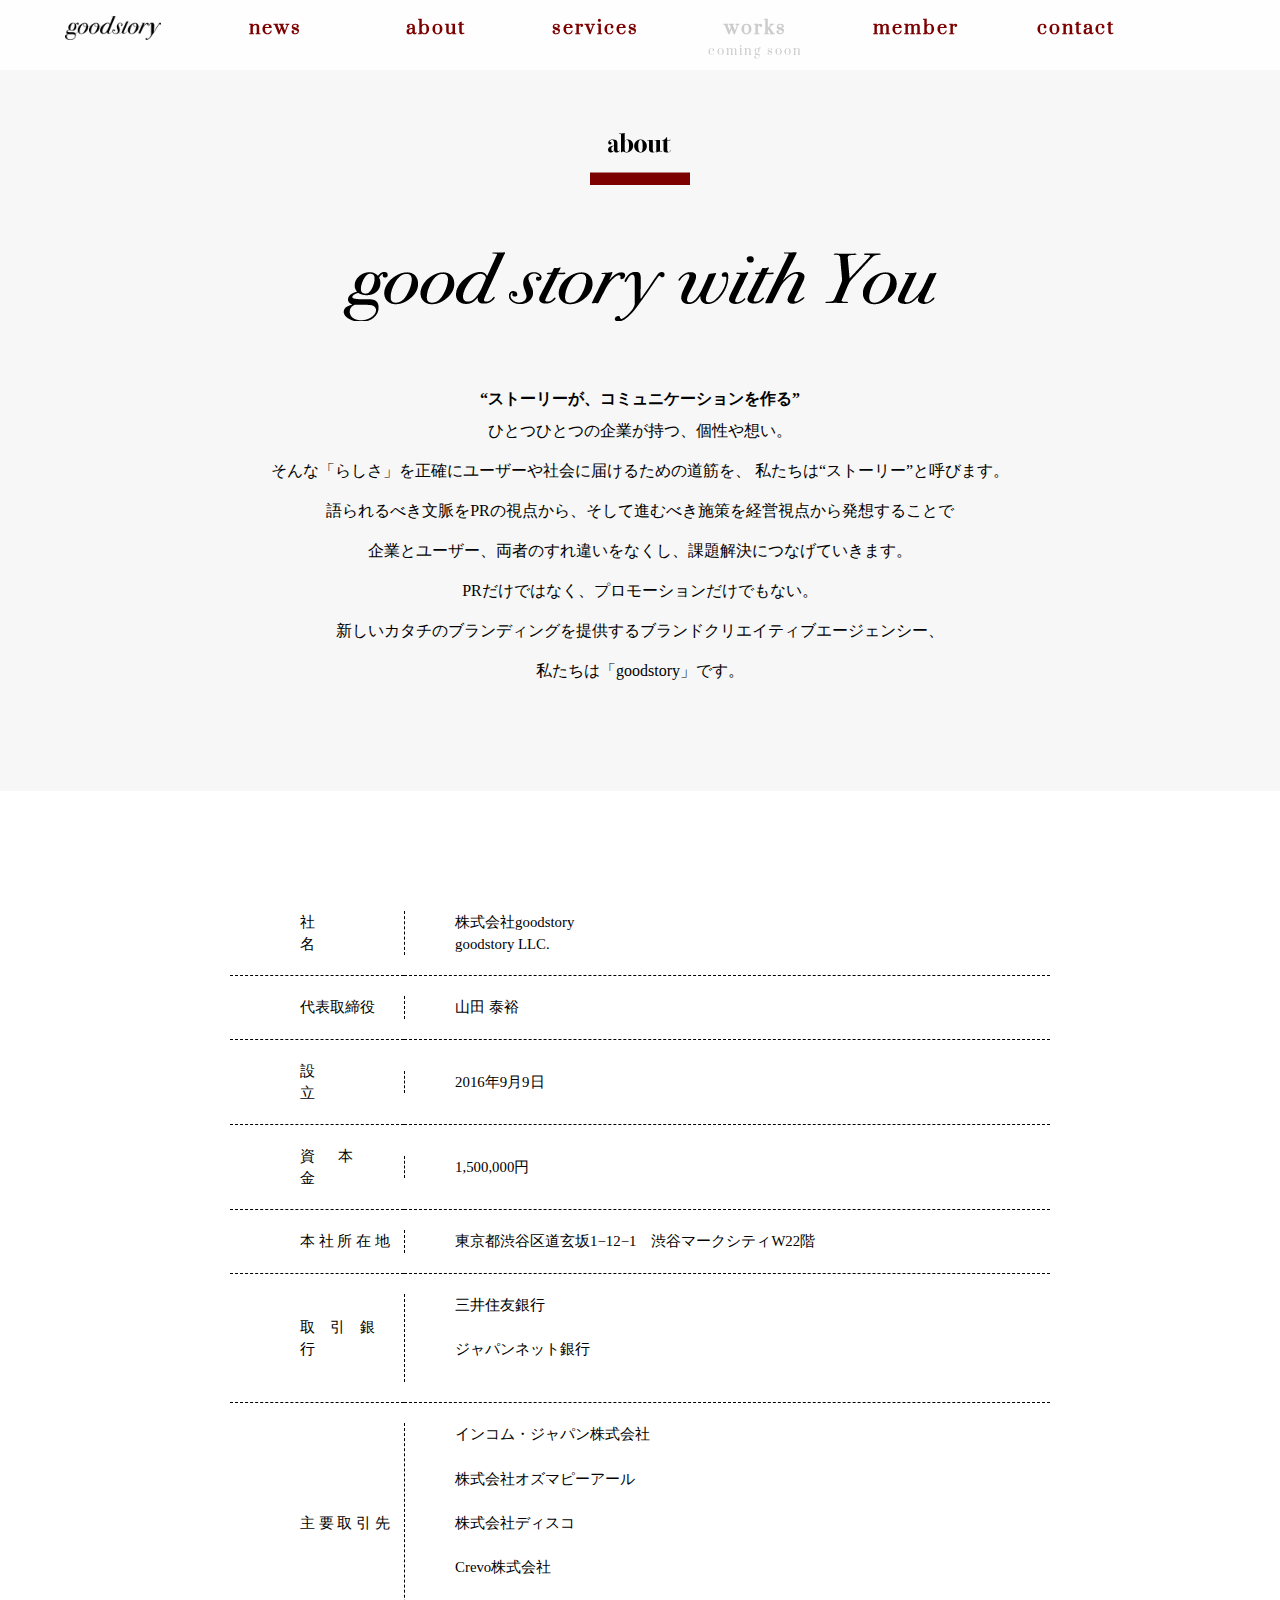
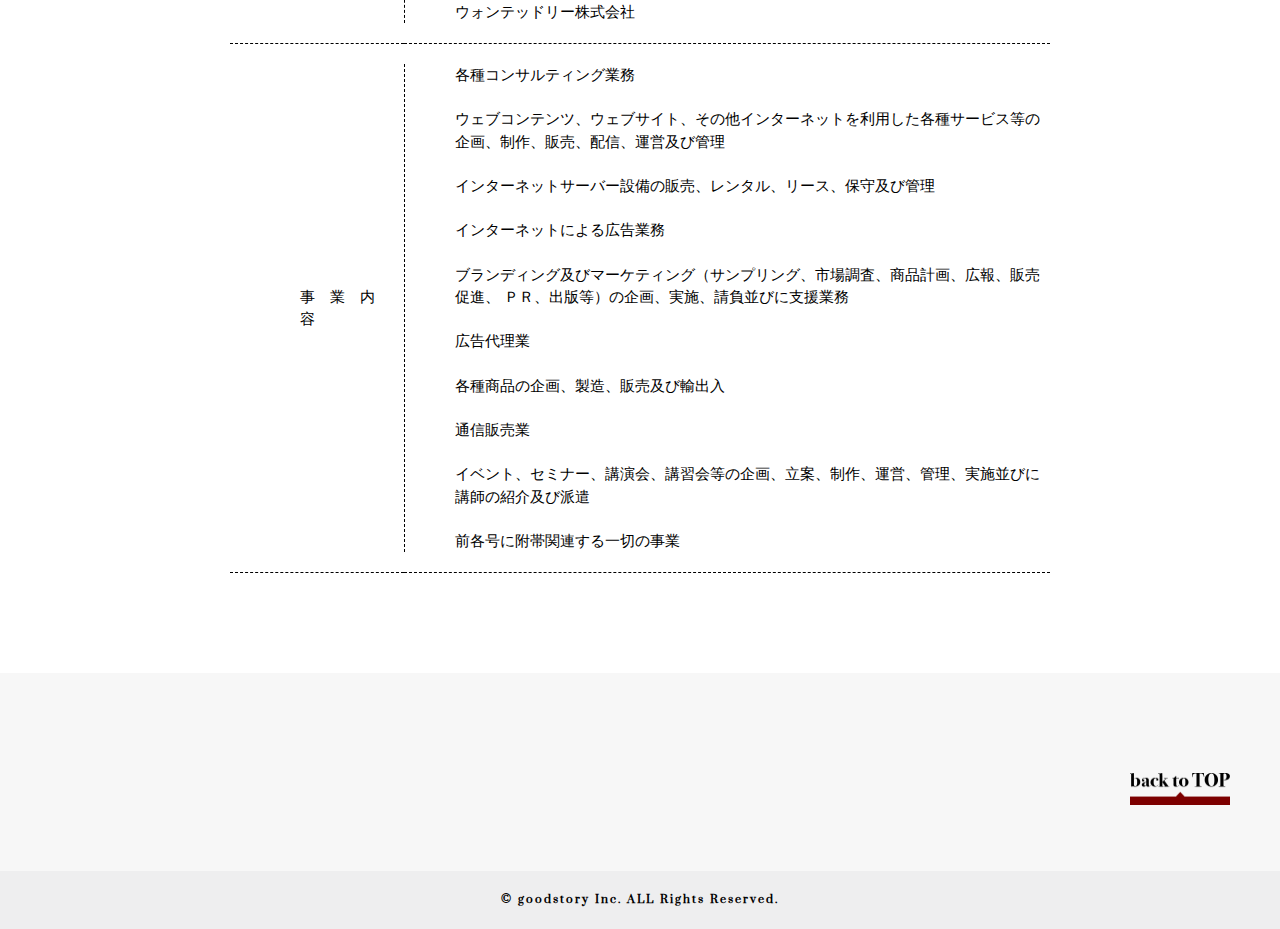
==== about/index.html @ 38075dde "最新ファイル" ====
<!DOCTYPE html>
<html lang="ja">
  <head>
    <meta charset="UTF-8">
    <meta http-equiv="X-UA-Compatible" content="IE=edge"/>
    <meta name="viewport" content="width=device-width,initial-scale=1">
    <title>about By goodstory Inc.</title>
    <meta name="description" content="ひとつひとつの企業が持つ、個性や想い。そんな「らしさ」を正確にユーザーや社会に届けるための道筋を、 私たちは“ストーリー”と呼びます。語られるべき⽂脈をPRの視点から、そして進むべき施策を経営視点から発想することで企業とユーザー、両者のすれ違いをなくし、課題解決につなげていきます。PRだけではなく、プロモーションだけでもない。 新しいカタチのブランディングを提供するブランドクリエイティブエージェンシー、私たちは「goodstory」です。">
    <meta name="keywords" content="PR,ストーリー,マーケティング,bizket,ブランドクリエイティブエージェンシー,goodstory">
    <link rel="stylesheet" href="../common/css/sanitize.css">
    <link href='https://fonts.googleapis.com/css?family=Prata' rel='stylesheet' type='text/css'>
    <link rel="stylesheet" href="../common/css/style.css">
    <link rel="stylesheet" href="../common/css/menu.css"/>
    <!--[if lt IE 9]>
    <script type="text/javascript" src="../common/js/html5shiv.js"></script>
    <![endif]-->

</head>

  <body>

    <nav id="nav" class="sp-on">
      <ul>
        <li class="special">
          <div id="menu">
            <ul>
              <li class="menu_close"><img src="../common/images/close.png"></li>
              <li><a href="../#news">news</a></li>
              <li><a href="../about/" class="active">about</a></li>
              <li><a href="../services/">services</a></li>
              <li><span>works<span>coming soon</span></span></li>
              <li><a href="../member/">member</a></li>
              <li><a href="../contact/">contact</a></li>
            </ul>
          </div>
        </li>
      </ul>
    </nav>
    <div id="header" class="sp-on">
      <div class="inner">
      <h1><a href="../"><img src="../common/images/logo.png" alt="goodstory" width="96"></a></h1>
      <a id="btn_menu" href="#menu" class="menuToggle"><img src="../common/images/btn_menu.png" width=71 /></a>
      </div>
    </div>

    <div id="header" class="pc-on fixed">
      <div class="inner">
        <h1><a href="../"><img src="../common/images/logo.png" alt="goodstory" width="96"></a></h1>
        <nav id="nav" class="pc-on">
          <ul>
            <li><a href="../#news">news</a></li>
            <li><a href="../about/" class="active">about</a></li>
            <li><a href="../services/">services</a></li>
            <li class="cs"><span>works<span>coming soon</span></span></li>
            <li><a href="../member/">member</a></li>
            <li><a href="../contact/">contact</a></li>
          </ul>
        </nav>
      </div>
    </div>

    <div id="about_intro" class="section bg_gray">
      <div class="inner" style="padding-top:0;">
        <h2><img src="../common/images/title_about.png" alt="about"></h2>
        <div class="message"><img src="../common/images/about_message.png" alt="good story with You"></div>
        <h3>“ストーリーが、コミュニケーションを作る”</h3>
        <p class="lead">
          ひとつひとつの企業が持つ、個性や想い。<br>
          そんな「らしさ」を正確にユーザーや社会に届けるための道筋を、 私たちは“ストーリー”と呼びます。<br>
          語られるべき⽂脈をPRの視点から、そして進むべき施策を経営視点から発想することで<br>
          企業とユーザー、両者のすれ違いをなくし、課題解決につなげていきます。<br>
          PRだけではなく、プロモーションだけでもない。 <br>
          新しいカタチのブランディングを提供するブランドクリエイティブエージェンシー、<br>
          私たちは「goodstory」です。
        </p>
      </div>
    </div>
    <div id="about_content" class="section">
      <div class="inner">
        <table>
          <tr>
            <th><span>社　　　　　名</span></th>
            <td>
              <div>株式会社goodstory<br>goodstory LLC.</div>
            </td>
          </tr>
          <tr>
            <th><span>代表取締役</span></th>
            <td>
              <div>山田 泰裕</div>
            </td>
          </tr>
          <tr>
            <th><span>設　　　　　立</span></th>
            <td>
              <div>2016年9月9日</div>
            </td>
          </tr>
          <tr>
            <th><span class="mj3">資本金</span></th>
            <td>
              <div>1,500,000円</div>
            </td>
          </tr>
          <tr>
            <th><span class="mj5">本社所在地</span></th>
            <td>
              <div>東京都渋谷区道玄坂1−12−1　渋谷マークシティW22階</div>
            </td>
          </tr>
          <tr>
            <th><span>取　引　銀　行</span></th>
            <td>
              <div>
                三井住友銀行<br><br>
                ジャパンネット銀行<br><br>
              </div>
            </td>
          </tr>
          <tr>
            <th><span class="mj5">主要取引先</span></th>
            <td>
              <div class="lh">
                インコム・ジャパン株式会社<br><br>
                株式会社オズマピーアール<br><br>
                株式会社ディスコ<br><br>
                Crevo株式会社<br><br>
                ウォンテッドリー株式会社
              </div>
            </td>
          </tr>
          <tr>
            <th><span class="mj4">事　業　内　容</span></th>
            <td>
              <div class="lh">
                <!--コミュニケーションコンサルティング、プラニング<br><br>
                キャンペーンディレクション、プロデュース<br><br>
                ブランドコンサルティング<br><br>
                エンタテインメント・コンテンツ事業<br><br>
                商品開発<br><br>
                アイデア開発サポート<br><br>-->
                各種コンサルティング業務<br><br>
                ウェブコンテンツ、ウェブサイト、その他インターネットを利用した各種サービス等の企画、制作、販売、配信、運営及び管理<br><br>
                インターネットサーバー設備の販売、レンタル、リース、保守及び管理<br><br>
                インターネットによる広告業務<br><br>
                ブランディング及びマーケティング（サンプリング、市場調査、商品計画、広報、販売促進、 ＰＲ、出版等）の企画、実施、請負並びに支援業務<br><br>
                広告代理業<br><br>
                各種商品の企画、製造、販売及び輸出入<br><br>
                通信販売業<br><br>
                イベント、セミナー、講演会、講習会等の企画、立案、制作、運営、管理、実施並びに講師の紹介及び派遣<br><br>
                前各号に附帯関連する一切の事業
              </div>
            </td>
          </tr>
        </table>
      </div>
    </div>

    <div id="totop">
      <div class="inner">
        <a href="#"><img src="../common/images/btn_totop.png" alt="トップへ戻る" width="88" height="32"></a>
      </div>
    </div>

    <div id="footer">
      <div class="inner">
        <p>© goodstory Inc. ALL Rights Reserved.</p>
      </div>
    </div>

  <script type="text/javascript" src="../common/js/jquery.min.js"></script>

  <script type="text/javascript" src="../common/js/script.js"></script>
  <script src="../common/js/util.js"></script>
  <script src="../common/js/nav.js"></script>
<script>
  (function(i,s,o,g,r,a,m){i['GoogleAnalyticsObject']=r;i[r]=i[r]||function(){
  (i[r].q=i[r].q||[]).push(arguments)},i[r].l=1*new Date();a=s.createElement(o),
  m=s.getElementsByTagName(o)[0];a.async=1;a.src=g;m.parentNode.insertBefore(a,m)
  })(window,document,'script','https://www.google-analytics.com/analytics.js','ga');

  ga('create', 'UA-84368940-1', 'auto');
  ga('send', 'pageview');

</script>
</body>

</html>
---- common/css/sanitize.css ----
/*! sanitize.css | CC0 Public Domain | github.com/jonathantneal/sanitize.css */
/*
 * Normalization
 */
:root {
  -ms-overflow-style: -ms-autohiding-scrollbar;
  overflow-y: scroll;
  text-size-adjust: 100%;
}

audio:not([controls]) {
  display: none;
}

details {
  display: block;
}

input[type="number"] {
  width: auto;
}
input[type="search"] {
  -webkit-appearance: textfield;
}
input[type="search"]::-webkit-search-cancel-button, input[type="search"]::-webkit-search-decoration {
  -webkit-appearance: none;
}

main {
  display: block;
}

summary {
  display: block;
}

pre {
  overflow: auto;
}

progress {
  display: inline-block;
}

small {
  font-size: 75%;
}

template {
  display: none;
}

textarea {
  overflow: auto;
}

[hidden] {
  display: none;
}

[unselectable] {
  user-select: none;
}

/*
 * Universal inheritance
 */
*,
::before,
/*::after */{
  box-sizing: inherit;
}

* {
  font-size: inherit;
  line-height: inherit;
}

::before,
::after {
  text-decoration: inherit;
  vertical-align: inherit;
}

/*
 * Opinionated defaults
 */
*,
::before,
::after {
  border-style: solid;
  border-width: 0;
}

* {
  margin: 0;
  padding: 0;
}

:root {
  box-sizing: border-box;
  cursor: default;
  font: 16px/1.5 sans-serif;
  text-rendering: optimizeLegibility;
}

html {
  background-color: #FFFFFF;
}

a {
  text-decoration: none;
}

audio,
canvas,
iframe,
img,
svg,
video {
  vertical-align: middle;
}

button,
input,
select,
textarea {
  background-color: transparent;
}

button,
input,
select,
textarea {
  color: inherit;
  font-family: inherit;
  font-style: inherit;
  font-weight: inherit;
}

button,
[type="button"],
[type="date"],
[type="datetime"],
[type="datetime-local"],
[type="email"],
[type="month"],
[type="number"],
[type="password"],
[type="reset"],
[type="search"],
[type="submit"],
[type="tel"],
[type="text"],
[type="time"],
[type="url"],
[type="week"],
select,
textarea {
  min-height: 1.5em;
}

code,
kbd,
pre,
samp {
  font-family: monospace, monospace;
}

nav ol,
nav ul {
  list-style: none;
}

select {
  -moz-appearance: none;
  -webkit-appearance: none;
}
select::-ms-expand {
  display: none;
}
select::-ms-value {
  color: currentColor;
}

table {
  border-collapse: collapse;
  border-spacing: 0;
}

textarea {
  resize: vertical;
}

::selection {
  background-color: #B3D4FC;
  text-shadow: none;
}

@media screen {
  [hidden~="screen"] {
    display: inherit;
  }

  [hidden~="screen"]:not(:active):not(:focus):not(:target) {
    clip: rect(0 0 0 0) !important;
    position: absolute !important;
  }
}

/*# sourceMappingURL=sanitize.css.map */
---- common/css/style.css ----
﻿@charset "UTF-8";

/*--------------------
 * 汎用
 *--------------------*/
.disnon{ display: none; }
.disinline {display: inline;}
.ofh {overflow: hidden;}
.bold {font-weight: bold;}
.cl {clear: both;}
.fl {float: left;}
.fr {float: right;}

/*clearfix --------------------------- */
.clearfix:after {content: " "; display: block; height: 0; visibility: hidden; clear: both;}
.clearfix {zoom:1;}

body {
  font-family: "ヒラギノ明朝 ProN W3", "HiraMinProN-W6", "HG明朝E", "ＭＳ Ｐ明朝", "MS PMincho", "MS 明朝", serif;
  text-align:center;
  color:#000;
}

/* line 1, ../sass/parts/_base.scss */
@media (max-width: 640px) {
  .sp-on {
    display: block;
  }
  .pc-on {
    display: none!important;
  }
}
@media (min-width: 641px) {
  .pc-on {
    display: block;
  }
  .sp-on {
    display: none;
  }
}

section {
  clear:both;
}
@media (max-width: 640px) {
  .section {
    padding: 50px 0;
  }
  .section h2 {
    margin: 16px 0 33px 0;
    text-align: center;
  }
}
@media (min-width: 641px) {
  .section {
    padding: 100px 0;
  }
  .section h2 {
    margin:33px 0 66px 0;
    text-align: center;
  }
  img.page-title {
    width: auto;
  }
}
@media (max-width: 640px) {
  .inner {
    width: 96%;
    margin: 0 auto;
    position: relative;
  }
}
@media (min-width: 641px) {
  .inner {
    width:1180px;
    margin: 0 auto;
    position: relative;
  }
}
.inner .lead span{
  font-size: 21px;
  display: block;
}

.bg_gray {
 background-color:#F7F7F7;
}

p {
  line-height:2.5em;
}

@media (max-width: 640px) {
  .mb33 {
    margin-bottom: 16px;
  }
}
@media (min-width: 641px) {
  .mb33 {
    margin-bottom: 33px;
  }
}
/* line 5, ../sass/parts/_base.scss */
@media (max-width: 640px) {
  #header {
    width: 100%;
    margin: 0 auto 10px;
    padding: 10px 0 0;
    overflow: hidden;
  }
  #header .inner {
    width: 100%;
    margin: 0 auto;
    padding: 0;
    overflow: hidden;
  }
  #header h1 {
    float: left;
    margin:0 0 0 15px;
    padding:0;
  }
  #header img {
    margin:0;
    padding:0;
  }
  #btn_menu {
    position: absolute;
    top: 0;
    right: 5%;
  }
}
@media (min-width: 641px) {
  #header {
    width: 100%;
    margin: 0 auto 15px;
    padding: 15px 0 0;
    overflow: hidden;
  }
  #header .inner {
    width:1180px;
    margin:0 auto;
    padding:0;
    overflow: hidden;
  }
  #header h1 {
    float: left;
    margin:0 0 0 15px;
    padding:0;
  }
  #header img {
    margin:0;
    padding:0;
  }
  #btn_menu {
    position: absolute;
    top: 0;
    right: 0;
  }
}

/* line 13, ../sass/parts/_base.scss */
  #header .header-info {
    width: 375px;
    float: right;
    text-align: right; }
    /* line 17, ../sass/parts/_base.scss */
    #header .header-info .search-box {
      background: url(../img/site-search_bg.gif) no-repeat 10px 4px;
      margin: 0 0 10px;
      width: 350px;
      width: 360px\9;
      float: right; }
      /* line 23, ../sass/parts/_base.scss */
      #header .header-info .search-box input.text {
        padding: 0 3px 0 3px;
        border: 1px solid #b0b0b0;
        width: 180px;
        font-size: 12px;
        vertical-align: middle; }
      /* line 30, ../sass/parts/_base.scss */
      #header .header-info .search-box input.btn {
        vertical-align: middle; }
    /* line 34, ../sass/parts/_base.scss */
    #header .header-info .head-link {
      overflow: hidden;
      width: auto;
      list-style-type: none;
      float: right;
      text-align: right; }
      /* line 40, ../sass/parts/_base.scss */
      #header .header-info .head-link li {
        float: left;
        margin: 0 0 0 15px;
        text-align: right; }
        /* line 44, ../sass/parts/_base.scss */
        #header .header-info .head-link li a {
          color: #000;
          font-size: 12px;
          font-weight: bold; }
          /* line 48, ../sass/parts/_base.scss */
          #header .header-info .head-link li a:before {
            background: url(../img/icon_header_arrrow.gif) no-repeat 0 1px;
            content: "";
            display: inline-block;
            width: 6px;
            height: 10px;
            margin: 0 5px 0 0; }
          /* line 56, ../sass/parts/_base.scss */
          #header .header-info .head-link li a:hover {
            text-decoration: underline; }


@media (max-width: 640px) {
  #footer {
    background: #eeeeef;
  }
  #footer .inner {
    width: 100%;
    margin: 0 auto;
    padding: 10px 0;
  }
  #footer .inner p {
    font-size: 11px;
    letter-spacing: 2px;
    font-family: 'Prata', serif;
    font-weight: bold;
  }
}
@media (min-width: 641px) {
  #footer {
    background: #eeeeef;
  }
  #footer .inner {
    width: 1180px;
    margin: 0 auto;
    padding:15px 0;
  }
  #footer .inner p {
    font-size: 11px;
    letter-spacing: 2px;
    font-family: 'Prata', serif;
    font-weight: bold;
  }
}

#goodstory {
  padding: 0;
}
@media (max-width: 640px) {
  .key-visual {
    margin: 125px auto 120px;
  }
  .key-visual img {
    width: 337px;
    margin: 0 auto;
  }
}
@media (min-width: 641px) {
  .key-visual {
    margin:250px auto 240px;
  }

}

/* news */
@media (max-width: 640px) {
  #news {
    padding: 25px 0 11px;
  }
  #news .inner h2 {
    float: none;
    vertical-align:center;
    width: 100%;
  }
  #news .inner h2 img {
    width: 100px;
    margin: 0 auto;
  }
  #news .inner dl {
    display:block;
    float: none;
    font-size: 13px;
    text-align:left;
    width: 100%;
    padding:0;
  }
  #news .inner dl dt {
    display:block;
    float:left;
    width: 25%;
    vertical-align:top;
    margin:0;
    margin-bottom: 14px;
  }
  #news .inner dl dd {
    display:block;
    margin-bottom: 14px;
    padding-left: 25%;
  }
  #news .inner dl dd a {
    text-decoration: underline;
    color: #7D0000;
  }
}
@media (min-width: 641px) {
  #news {
    padding: 50px 0 22px;
  }
  #news .inner {
    width:750px;
  }
  #news .inner h2 {
    float:left;
    vertical-align:center;
    width: 100px;
  }
  #news .inner h2 img {
    width: 100px;
  }
  #news .inner dl {
    display:block;
    float:right;
    font-size: 13px;
    text-align:left;
    width:520px;
    padding:0;
  }
  #news .inner dl dt {
    display:block;
    float:left;
    width:120px;
    vertical-align:top;
    margin:0;
    margin-bottom:28px;
  }
  #news .inner dl dd {
    display:block;
    margin-bottom:28px;
    padding-left:120px;
  }
  #news .inner dl dd a {
    text-decoration: underline;
    color: #7D0000;
  }
  #news .inner dl dd a:hover {
    text-decoration: none;
  }

}


/* about */
@media (max-width: 640px) {
  #about h2 img {
    width: 100px;
    margin: 0 auto;
  }
  #about .message {
    margin: 16px 0 33px 0;
  }
  #about .message img {
    width: 287px;
    margin: 0 auto;
  }
  #about p {
    font-size: 14px;
  }
  #about h3 {
    margin: 0 0 16px 0;
  }
}
@media (min-width: 641px) {
  #about .message {
    margin:33px 0 66px 0;
  }
  #about h3 {
    margin: 0 0 33px 0;
  }
  #about .inner h2 img {
    width: 100px;
    margin: 0 auto;
  }
}

/* about lower*/
@media (max-width: 640px) {
  #about_intro .inner h2 img {
    width: 100px;
    margin: 0 auto;
  }
  #about_intro .message {
    margin: 16px 0 33px 0;
  }
  #about_intro .message img {
    width: 287px;
    margin: 0 auto;
  }
  #about_intro p {
    font-size: 14px;
  }
  #about_intro h3 {
    margin: 0 0 16px 0;
  }
  #about_content table {
    width: 100%;
    margin: 0 auto;
    font-size: 14px;
    text-align: left;
  }
  #about_content table tr {
    border-bottom: 1px dashed #000;
  }
  #about_content table tr th{
    font-weight: normal;
    padding: 10px 0 10px 20px;
    width: 40%;
  }
  #about_content table tr th span.mj3{
    letter-spacing: 1.56em;
  }
  #about_content table tr th span.mj5{
    letter-spacing: 0.25em;
  }
  #about_content table tr td {
    padding: 10px 0;
  }
  #about_content table tr td div {
    display: inline-block;
    padding-left: 15px;
    border-left: 1px dashed #000;
  }
}
@media (min-width: 641px) {
  #about_intro .inner h2 img {
    width: 100px;
    margin: 0 auto;
  }
  #about_intro .message {
    margin:33px 0 66px 0;
  }
  #about_content table {
    width: 820px;
    margin: 0 auto;
    font-size: 0.925em;
    text-align: left;
  }
  #about_content table tr {
    border-bottom: 1px dashed #000;
  }
  #about_content table tr th{
    font-weight: normal;
    padding: 20px 0 20px 70px;
  }
  #about_content table tr th span.mj3{
    letter-spacing: 1.56em;
  }
  #about_content table tr th span.mj5{
    letter-spacing: 0.25em;
  }
  #about_content table tr td {
    padding: 20px 0;
  }
  #about_content table tr td div {
    display: inline-block;
    padding-left: 50px;
    border-left: 1px dashed #000;
  }
}

/* service */
@media (max-width: 640px) {
  #service .inner img,
  #service_content .inner img {
    margin: 16px 0 33px 0;
    display: block;
    width: 100%;
  }
  #service h2 img {
    width: 100px;
    margin: 0 auto;
  }
  #service .inner img.title, #service .inner img.page-title {
    width: 100px;
    margin: 16px auto 33px;
  }
  #service .inner p{
    font-size: 14px;
  }
  #service .inner h3 {
    font-size: 18px;
    display:block;
    margin-bottom:15px;
  }
  #service_content {
    padding: 25px 0 0;
  }

}
@media (min-width: 641px) {
  #service .inner img,
  #service_content .inner img {
      margin:33px 0 66px 0;
  }
  #service .inner h2 img {
    width: 100px;
    margin: 0 auto;
  }
  #service .inner h3 {
    font-size:18px;
    display:block;
    margin-bottom:15px;
  }
}


/* member */
@media (max-width: 640px) {
  #member_intro h2 img {
    width: 100px;
    margin: 0 auto;
  }
  #member_intro .inner {
    width: 96%;
    margin: 0 auto;
  }
  #member_intro dl {
    margin-top: 50px;
    text-align: center;
  }
  #member_intro dl dt {
    float: none;
    margin: 0 0 50px;
  }
  #member_intro dl dd {
    float: none;
    width: 90%;
    text-align: left;
    margin: 0 auto;
  }
  #member_intro dl dd .info {
    margin: 0;
    padding: 0;
  }
  #member_intro dl dd .info img {
    width: 100%;
  }
  #member_intro dl dd .text {
    margin-top: 65px;
    font-size: 14px;
    line-height: 1.6;
  }

}
@media (min-width: 641px) {
  #member_intro h2 img {
    width: 100px;
    margin: 0 auto;
  }
  #member_intro .inner {
    width: 960px;
  }
  #member_intro dl {
    margin-top: 100px;
    text-align: left;
  }
  #member_intro dl dt {
    float: left;
  }
  #member_intro dl dd {
    float: right;
    width: 550px;
  }
  #member_intro dl dd .info {
    margin: 0;
    padding: 0;
  }
  #member_intro dl dd .info img {
    width: 400px;
  }
  #member_intro dl dd .text {
    margin-top: 65px;
    font-size: 14px;
    line-height: 1.6;
  }
}



/* contact */
@media (max-width: 640px) {
  #contact h2 img {
    width: 100px;
    margin: 0 auto;
  }
  .contact_red {
    display:inline-block;
    padding:0.5em;
    margin:0 0.5em;
    border: 1px solid #7D0000;
    color:#7D0000;
    font-size:90%;
    line-height:1em;
  }
  #contact form {
    margin-top: 50px;
  }
  #contact .telfax {
    font-size: 20px;
    letter-spacing: 2px;
  }
  #contact .telfax span {
    display: none;
    color: #7d0000;
    padding: 0 10px;
  }
  #contact .mail a {
    display: block;
    margin-bottom: 33px;
    font-size: 20px;
    letter-spacing: 2px;
    color: #000;
  }
}
@media (min-width: 641px) {
  #contact h2 img {
    width: 100px;
    margin: 0 auto;
  }
  .contact_red {
    display:inline-block;
    padding:0.5em;
    margin:0 0.5em;
    border: 1px solid #7D0000;
    color:#7D0000;
    font-size:90%;
    line-height:1em;
  }
  #contact form {
    margin-top: 50px;
  }
  #contact .telfax {
    font-size: 20px;
    letter-spacing: 2px;
  }
  #contact .telfax span {
    display: inline-block;
    color: #7d0000;
    padding: 0 10px;
  }
  #contact .mail a {
    display: block;
    margin-bottom: 33px;
    font-size: 20px;
    letter-spacing: 2px;
    color: #000;
  }
}

/* form */
@media (max-width: 640px) {
  .form.inner {
    width: 100%;
    background-color:#fff;
    padding: 30px 0;
    text-align: left;
  }
  .form.inner dl {
    width: 90%;
    margin: 0 auto;
  }
  .form .red {
    font-size:13px;
    color:#7D0000;
  }
  .form dt {
    font-size: 17px;
    display:block;
    margin-bottom:1em;
  }
  .form dd {
    display:block;
    margin-bottom:2.5em;
  }
  .form .form_error {
    color: #c80000;
    font-size: 12px;
    font-family: 游ゴシック体, 'Yu Gothic', YuGothic, 'ヒラギノ角ゴシック Pro', 'Hiragino Kaku Gothic Pro', Osaka, メイリオ, Meiryo, Quicksand, 'ＭＳ Ｐゴシック', 'MS PGothic', sans-serif;
    margin-top: 5px;
    margin-bottom: -15px;
  }
  .form input.error,
  .form textarea.error {
    border: #c80000 solid 1px;
  }
  input, select, textarea {
    letter-spacing: 0.075em;
    line-height: 1.65em;
    width:100%;
    margin:0;
    padding: .3em;
    border: 1px dotted #595757;
    box-sizing: border-box;
  }

  .button {
    width:60%;
    padding:0.5em;
    margin: 30px auto 30px;
    border: 1px solid #7D0000;
    color:#7D0000;
    background-color:#fff;
  }

  .button a, .button a:visited {
   color:#7D0000;
  }
}
@media (min-width: 641px) {
  .form.inner {
    width:710px;
    background-color:#fff;
    padding:60px 120px;
    text-align:left;
  }
  .form .red {
    font-size:13px;
    color:#7D0000;
  }
  .form dt {
    font-size: 17px;
    display:block;
    margin-bottom:1em;
  }
  .form dd {
    display:block;
    margin-bottom:2.5em;
  }
  .form .form_error {
    color: #c80000;
    font-size: 12px;
    font-family: 游ゴシック体, 'Yu Gothic', YuGothic, 'ヒラギノ角ゴシック Pro', 'Hiragino Kaku Gothic Pro', Osaka, メイリオ, Meiryo, Quicksand, 'ＭＳ Ｐゴシック', 'MS PGothic', sans-serif;
    margin-top: 5px;
    margin-bottom: -15px;
  }
  .form input.error,
  .form textarea.error {
    border: #c80000 solid 1px;
  }
  input, select, textarea {
    letter-spacing: 0.075em;
    line-height: 1.65em;
    width:100%;
    margin:0;
    padding:1em;
    border: 1px dotted #595757;
  }

  .button {
    width:30%;
    padding:0.5em;
    margin:50px auto 100px;
    border: 1px solid #7D0000;
    color:#7D0000;
    background-color:#fff;
  }

  .button a, .button a:visited {
   color:#7D0000;
  }
}


/* totop */
@media (max-width: 640px) {
  #totop {
    background: #F7F7F7;
    padding-top: 50px;
  }
  #totop .inner {
    width: 100%!important;
    overflow: hidden;
    text-align: center;
  }
  #totop .inner a {
    display: inline-block;
  }
  #totop .inner a img {
    display: inline-block;
    margin: 0;
    width: 100px;
  }
}
@media (min-width: 641px) {
  #totop {
    background: #F7F7F7;
    padding-top: 100px;
  }
  #totop .inner {
    width: 1180px !important;
    overflow: hidden;
    text-align: right;
  }
  #totop .inner a {
    display: inline-block;
  }
  #totop .inner a img {
    display: inline-block;
    width: 100px;
    padding: 0 0 66px;
  }
}
#about {
  background-image: url(../images/arrow_bg.png);
  background-repeat: no-repeat;
  background-position: center bottom;
  -webkit-background-size:cover;
  -moz-background-size:cover;
  background-size: cover;
}




@media (max-width: 640px) {
  /*contact*/
  #brest form {
    margin-top: 50px;
  }
  #brest .telfax {
    font-size: 20px;
    letter-spacing: 2px;
  }
  #brest .telfax span {
    display: inline-block;
    color: #7d0000;
    padding: 0 10px;
  }
  #brest .mail a {
    display: block;
    margin-bottom: 33px;
    font-size: 20px;
    letter-spacing: 2px;
    color: #000;
  }

  .btns {
    text-align: center;
  }

  #brest .form.inner {
    width: 96%;
    background-color:#fff;
    padding: 30px 0;
    text-align:left;
    margin: 0 auto;
  }
  #brest .form.inner dl {
    display: block;
    margin: 0 auto 0;
    padding: 0;
    border: none;
  }
  #brest .form .red {
    font-size:13px;
    color:#7D0000;
  }
  #brest .form.inner dt {
    font-size: 17px;
    display:block;
    margin-bottom:1em;
    width: auto;
  }
  #brest .form.inner dd {
    display:block;
    margin-bottom:2.5em;
    padding: 0;
  }
  #brest .form .form_error {
    color: #c80000;
    font-size: 12px;
    font-family: 游ゴシック体, 'Yu Gothic', YuGothic, 'ヒラギノ角ゴシック Pro', 'Hiragino Kaku Gothic Pro', Osaka, メイリオ, Meiryo, Quicksand, 'ＭＳ Ｐゴシック', 'MS PGothic', sans-serif;
    margin-top: 5px;
    margin-bottom: -15px;
  }
  #brest .form input.error,
  #brest .form textarea.error {
    border: #c80000 solid 1px;
  }

  /* form */
    #brest input, select, textarea {
      letter-spacing: 0.075em;
      line-height: 1.65em;
      width:100%;
      margin:0;
      padding: .3em;
      border: 1px dotted #595757;
    }

    #brest .button {
      width:60%;
      padding:0.5em;
      margin:50px auto 100px;
      border: 1px solid #7D0000;
      color:#7D0000;
      background-color:#fff;
    }

    #brest .button a, .button a:visited {
     color:#7D0000;
    }

}
@media (min-width: 641px) {
  /*contact*/
  #brest form {
    margin-top: 50px;
  }
  #brest .telfax {
    font-size: 20px;
    letter-spacing: 2px;
  }
  #brest .telfax span {
    display: inline-block;
    color: #7d0000;
    padding: 0 10px;
  }
  #brest .mail a {
    display: block;
    margin-bottom: 33px;
    font-size: 20px;
    letter-spacing: 2px;
    color: #000;
  }

  .btns {
    text-align: center;
  }

  #brest .form.inner {
    width:710px;
    background-color:#fff;
    padding:60px 120px;
    text-align:left;
  }
  #brest .form.inner dl {
    display: block;
  }
  #brest .form .red {
    font-size:13px;
    color:#7D0000;
  }
  #brest .form.inner dt {
    font-size: 17px;
    display:block;
    margin-bottom:1em;
    width: auto;
  }
  #brest .form.inner dd {
    display:block;
    margin-bottom:2.5em;
    padding: 0;
  }
  #brest .form .form_error {
    color: #c80000;
    font-size: 12px;
    font-family: 游ゴシック体, 'Yu Gothic', YuGothic, 'ヒラギノ角ゴシック Pro', 'Hiragino Kaku Gothic Pro', Osaka, メイリオ, Meiryo, Quicksand, 'ＭＳ Ｐゴシック', 'MS PGothic', sans-serif;
    margin-top: 5px;
    margin-bottom: -15px;
  }
  #brest .form input.error,
  #brest .form textarea.error {
    border: #c80000 solid 1px;
  }

  /* form */
    #brest input, select, textarea {
      letter-spacing: 0.075em;
      line-height: 1.65em;
      width:100%;
      margin:0;
      padding:1em;
      border: 1px dotted #595757;
    }

    #brest .button {
      width:30%;
      padding:0.5em;
      margin:50px auto 100px;
      border: 1px solid #7D0000;
      color:#7D0000;
      background-color:#fff;
    }

    #brest .button a, .button a:visited {
     color:#7D0000;
    }
}
---- common/css/menu.css ----
@media (max-width: 640px) {
  .pc-on {
    display: none;
  }
  .sp-on {
    display: block;
  }
  #menu {
    background: #7D0000;
    position: fixed;
    width: 100%;
    padding: 50px 0;
    z-index: 9999;
  }
  #menu ul {
    position: relative;
    width: 100%;
    margin: 0 auto;
  }
  #menu ul li {
    margin-top: 20px;
  }
  #menu ul li:first-child {
    margin-top: 0px;
  }
  #menu ul li.menu_close {
    position: absolute;
    top: -50px;
    right: 20px;
    cursor: pointer;
  }
  #menu ul li a {
    font-family: 'Prata', serif;
    display: inline-block;
    min-width: 120px;
    padding-bottom: 5px;
    color: #FFF;
    font-size: 1.2em;
    letter-spacing: 3px;
    border-bottom: 5px solid #7D0000;
  }
  #menu ul li span {
    font-family: 'Prata', serif;
    display: inline-block;
    min-width: 120px;
    padding-bottom: 5px;
    color: #AAA;
    font-size: 1.3em;
    letter-spacing: 2px;
  }
  #menu ul li span span {
    display: block;
    font-size: .6em;
  }

  #menu ul li a.active,
  #menu ul li a:hover {
    border-bottom: 5px solid #7D0000;
  }
  #menu ul li a.active {
    border-bottom: 5px solid #FFF;
  }

}
@media (min-width: 641px) {
  .sp-on {
    display: none;
  }
  .pc-on {
    display: block;
  }
  .fixed {
    position: fixed;
    top: 0;
    left: 0;
    background-color: rgba(255,255,255,.85);
    z-index: 99999;
  }
  #nav {
    float: left;
    width: 1069px;
  }
  #nav ul {
    width: 980px;
    margin: 0 auto;
  }
  #nav ul li {
    float: left;
    margin: 0 20px 0 0;
    width: 140px;
    padding: 0 0 10px;
  }
  #nav ul li:hover {
    border-bottom: 3px solid #7D0000;
  }
  #nav ul li.cs:hover {
    border: none;
  }
  #nav ul li:last-child {
    margin: 0;
  }
  #nav ul li a {
    font-size: 18px;
    color: #7D0000;
    font-family: 'Prata', serif;
    letter-spacing: 2px;
    font-weight: bold;
  }
  #nav ul li.active {
    border-bottom: 5px solid #7D0000;
  }
  #nav ul li span {
    font-size: 18px;
    color: #CCC;
    font-family: 'Prata', serif;
    letter-spacing: 2px;
    font-weight: bold;
  }
  #nav ul li span span {
    display: block;
    font-size: 12px;
    font-weight: normal;
  }
}
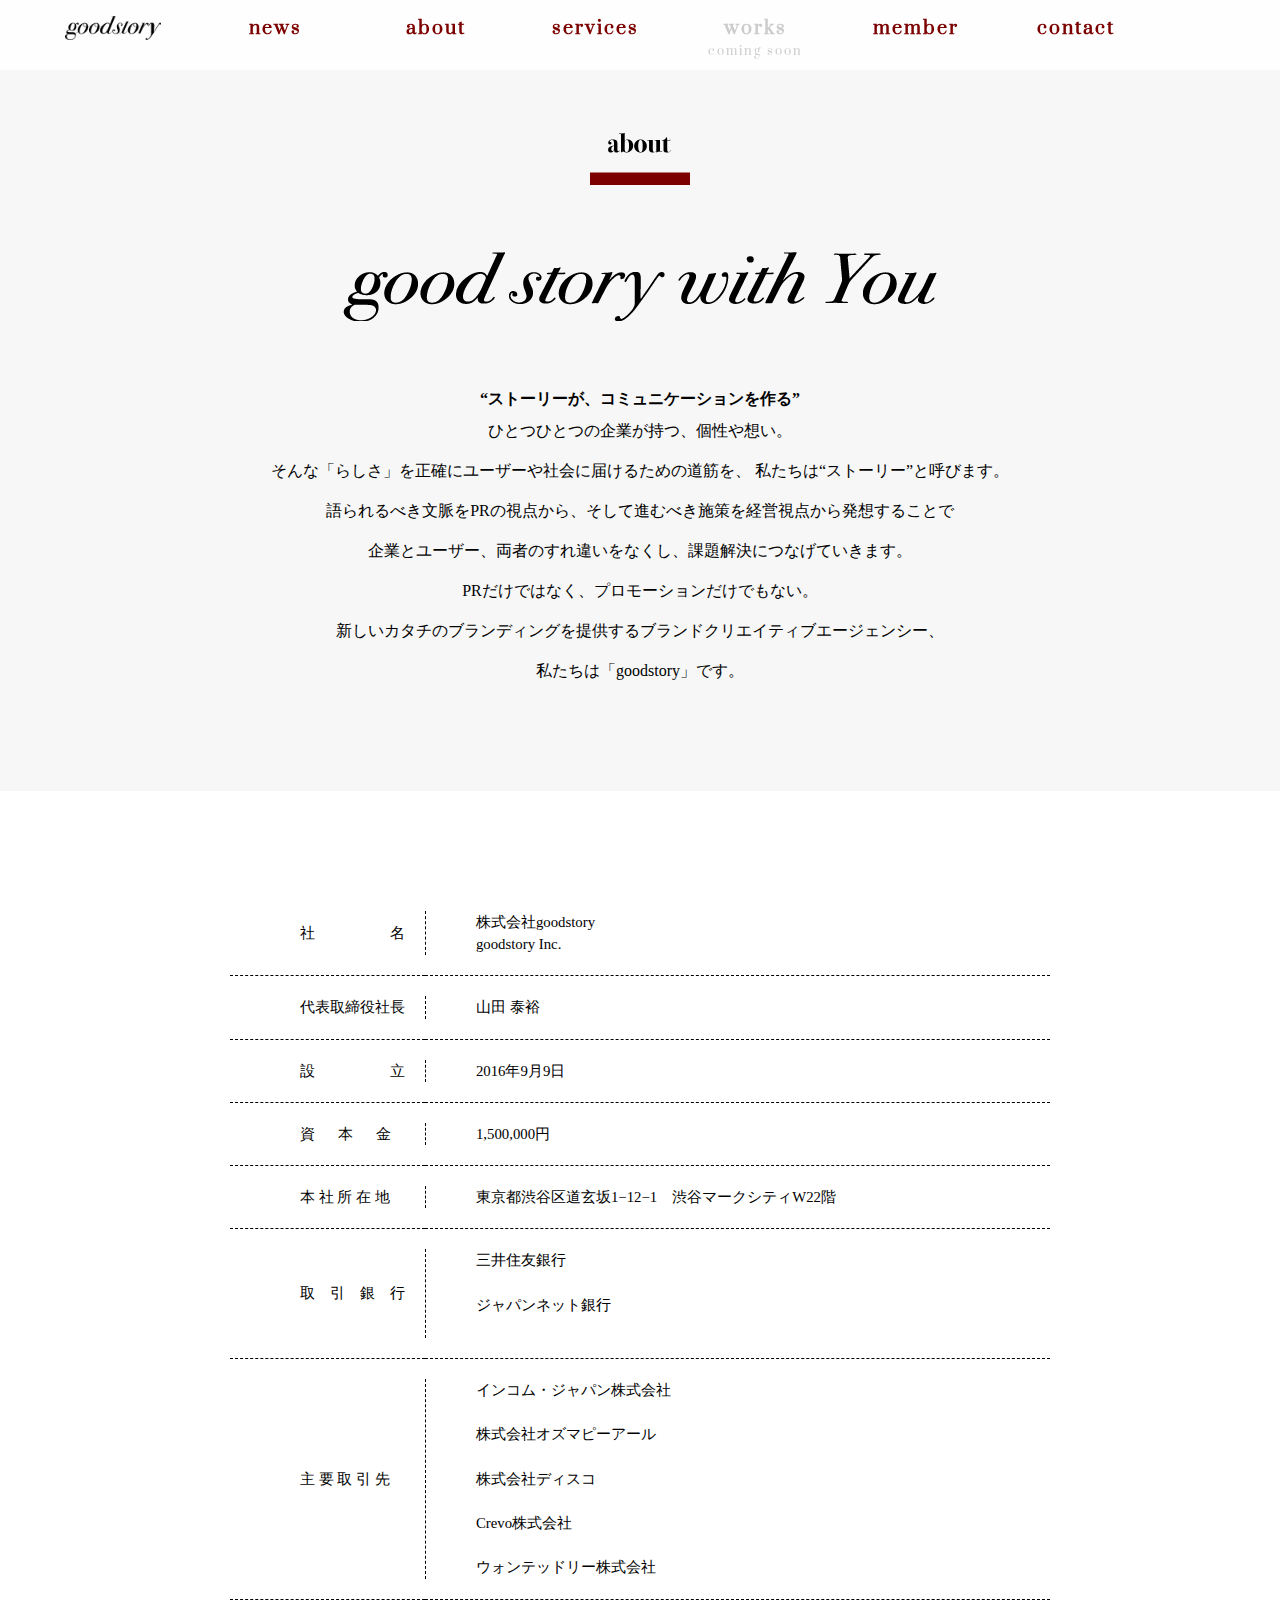
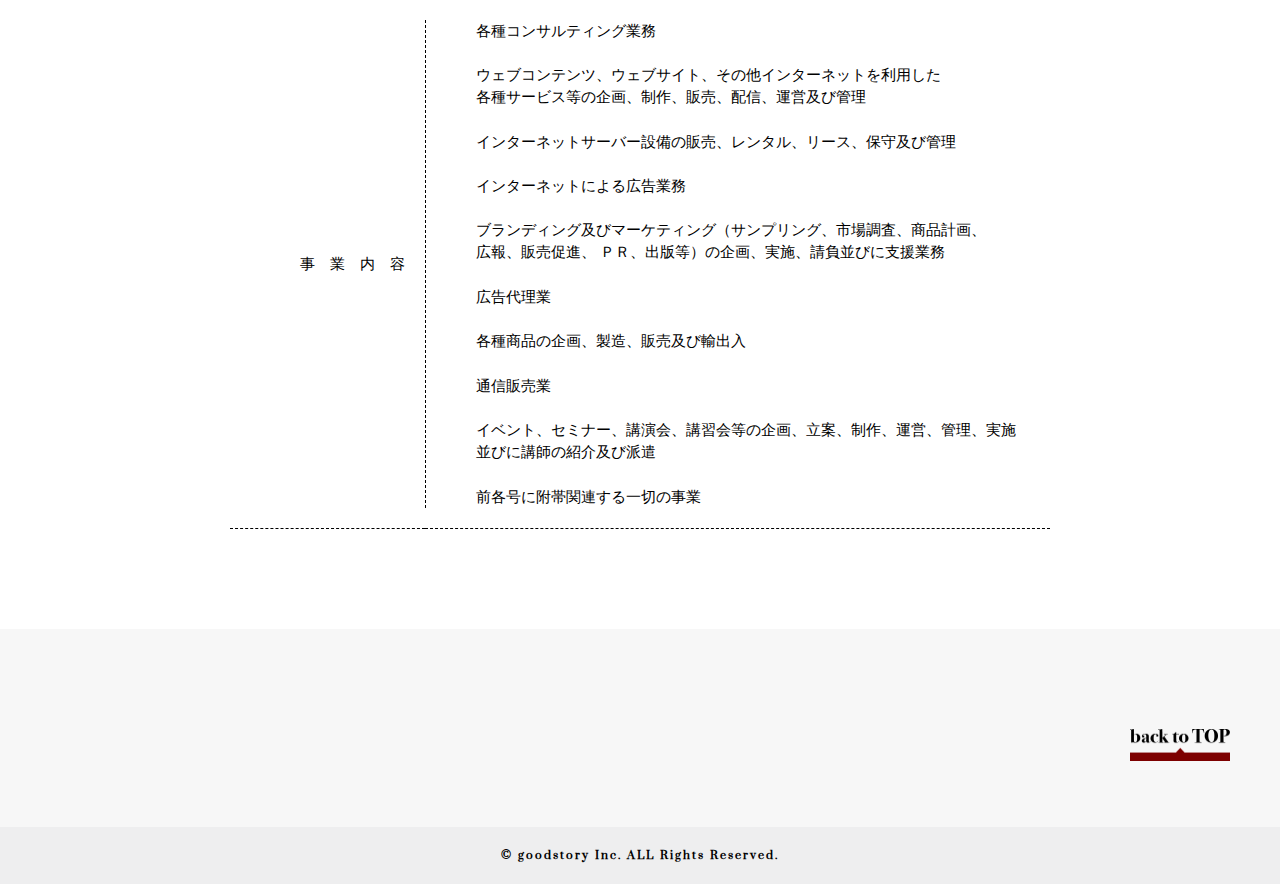
==== commit 7b87627a: "レイアウト調整" ====
--- a/about/index.html
+++ b/about/index.html
@@ -81,11 +81,11 @@
           <tr>
             <th><span>社　　　　　名</span></th>
             <td>
-              <div>株式会社goodstory<br>goodstory LLC.</div>
+              <div>株式会社goodstory<br>goodstory Inc.</div>
             </td>
           </tr>
           <tr>
-            <th><span>代表取締役</span></th>
+            <th><span>代表取締役社長</span></th>
             <td>
               <div>山田 泰裕</div>
             </td>
@@ -140,14 +140,14 @@
                 商品開発<br><br>
                 アイデア開発サポート<br><br>-->
                 各種コンサルティング業務<br><br>
-                ウェブコンテンツ、ウェブサイト、その他インターネットを利用した各種サービス等の企画、制作、販売、配信、運営及び管理<br><br>
+                ウェブコンテンツ、ウェブサイト、その他インターネットを利用した<br>各種サービス等の企画、制作、販売、配信、運営及び管理<br><br>
                 インターネットサーバー設備の販売、レンタル、リース、保守及び管理<br><br>
                 インターネットによる広告業務<br><br>
-                ブランディング及びマーケティング（サンプリング、市場調査、商品計画、広報、販売促進、 ＰＲ、出版等）の企画、実施、請負並びに支援業務<br><br>
+                ブランディング及びマーケティング（サンプリング、市場調査、商品計画、<br>広報、販売促進、 ＰＲ、出版等）の企画、実施、請負並びに支援業務<br><br>
                 広告代理業<br><br>
                 各種商品の企画、製造、販売及び輸出入<br><br>
                 通信販売業<br><br>
-                イベント、セミナー、講演会、講習会等の企画、立案、制作、運営、管理、実施並びに講師の紹介及び派遣<br><br>
+                イベント、セミナー、講演会、講習会等の企画、立案、制作、運営、管理、実施<br>並びに講師の紹介及び派遣<br><br>
                 前各号に附帯関連する一切の事業
               </div>
             </td>
